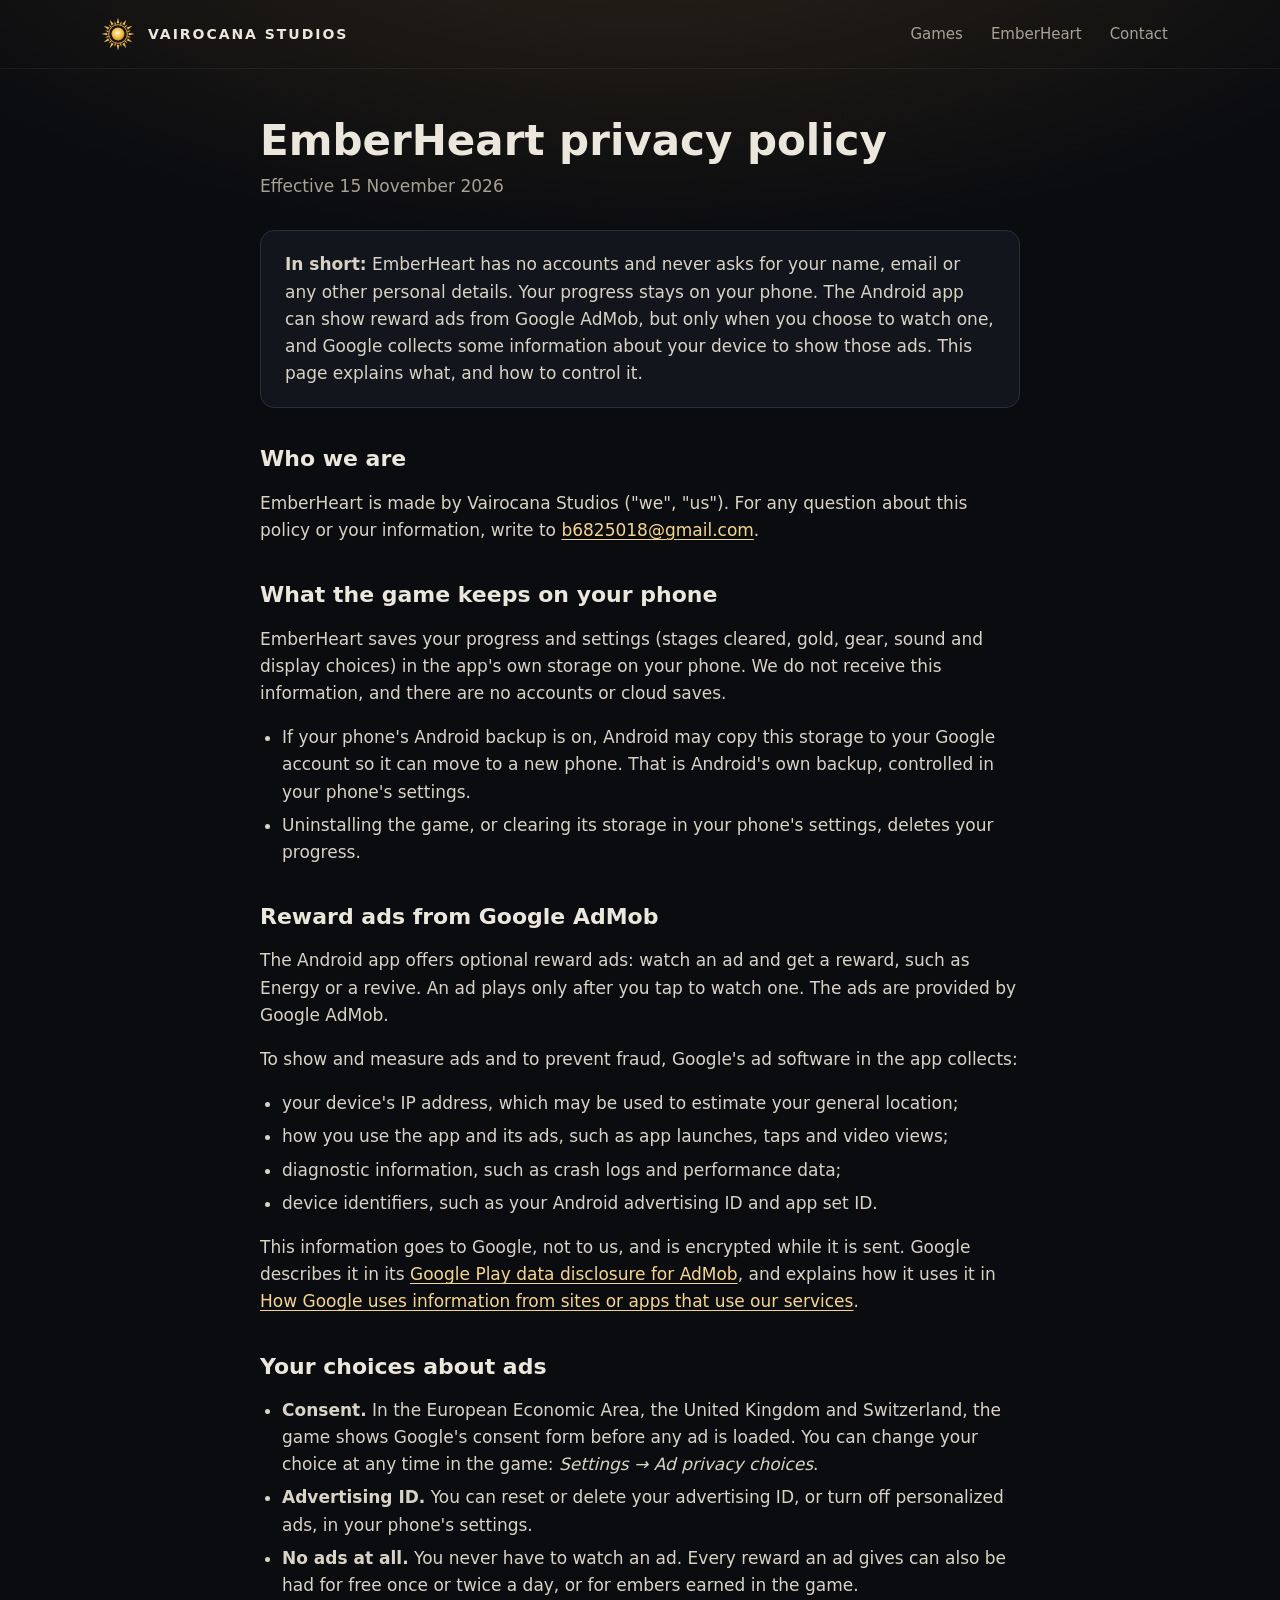
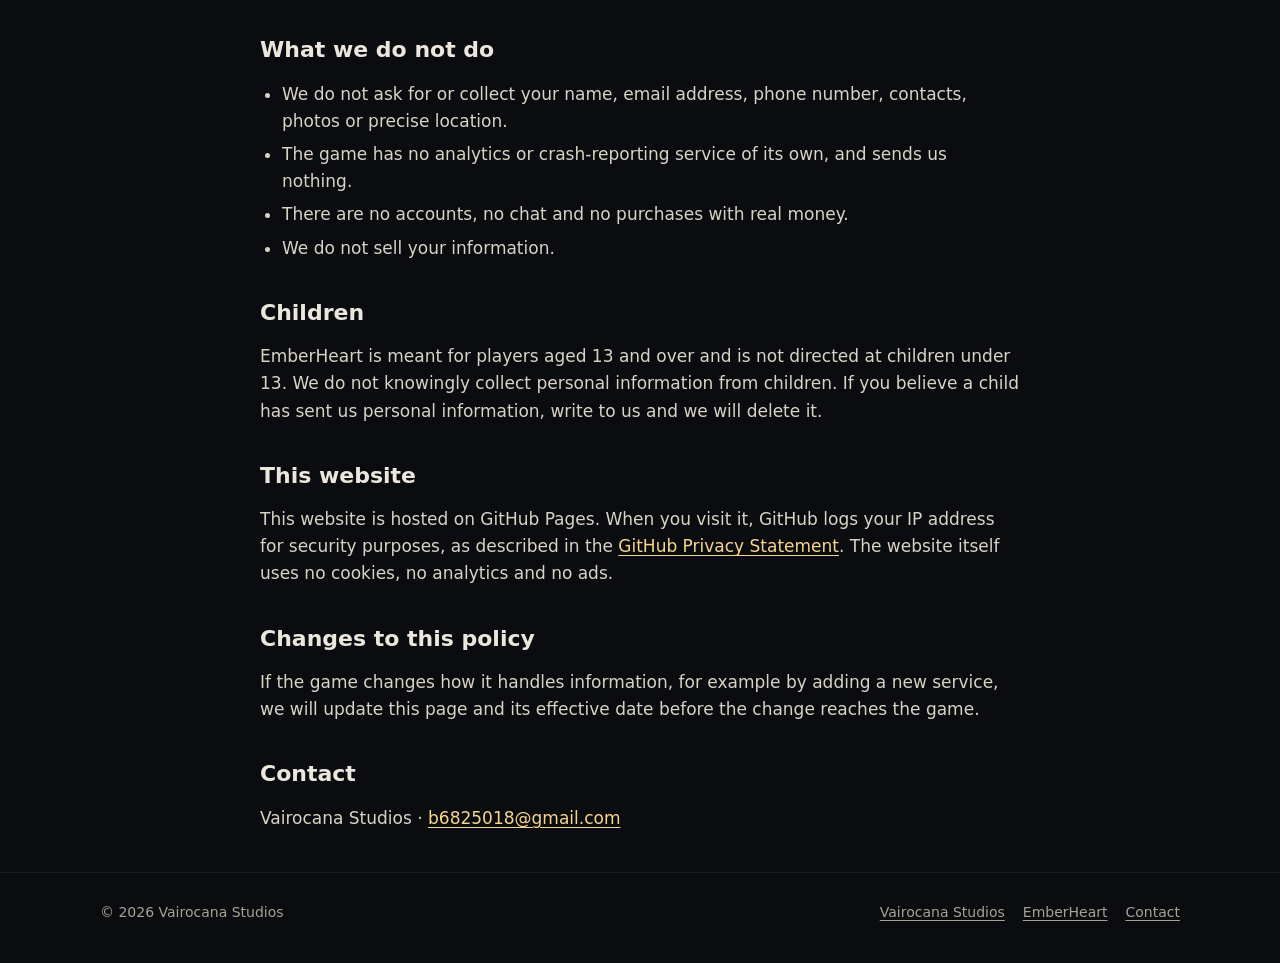
==== emberheart/privacy/index.html @ 75a45b42 "Vairocana Studios website The studio's home with EmberHeart and WarFi, EmberHeart's page and privacy" ====
<!doctype html>
<html lang="en">
<head>
<meta charset="utf-8">
<meta name="viewport" content="width=device-width, initial-scale=1">
<title>EmberHeart privacy policy — Vairocana Studios</title>
<meta name="description" content="How EmberHeart, by Vairocana Studios, handles your information: no accounts, progress kept on your phone, and optional reward ads from Google AdMob.">
<link rel="canonical" href="https://ringsel.github.io/emberheart/privacy/">
<link rel="icon" href="../../assets/img/emblem.svg" type="image/svg+xml">
<link rel="icon" href="../../assets/img/favicon-32.png" sizes="32x32" type="image/png">
<meta name="theme-color" content="#0b0c10">
<link rel="stylesheet" href="../../assets/site.css">
</head>
<body>
<a class="skip" href="#main">Skip to content</a>
<header class="site-head">
  <div class="wrap">
    <a class="brand" href="../../" aria-label="Vairocana Studios, home"><img src="../../assets/img/emblem.svg" alt="" width="36" height="36"><span>Vairocana Studios</span></a>
    <nav class="nav" aria-label="Main">
      <a href="../../#games">Games</a>
      <a href="../">EmberHeart</a>
      <a href="../../#contact">Contact</a>
    </nav>
  </div>
</header>

<main id="main" class="wrap doc">
  <h1>EmberHeart privacy policy</h1>
  <p class="meta">Effective 15 November 2026</p>

  <div class="summary">
    <p><strong>In short:</strong> EmberHeart has no accounts and never asks for your name, email or any other personal details. Your progress stays on your phone. The Android app can show reward ads from Google AdMob, but only when you choose to watch one, and Google collects some information about your device to show those ads. This page explains what, and how to control it.</p>
  </div>

  <h2>Who we are</h2>
  <p>EmberHeart is made by Vairocana Studios ("we", "us"). For any question about this policy or your information, write to <a href="mailto:b6825018@gmail.com">b6825018@gmail.com</a>.</p>

  <h2>What the game keeps on your phone</h2>
  <p>EmberHeart saves your progress and settings (stages cleared, gold, gear, sound and display choices) in the app's own storage on your phone. We do not receive this information, and there are no accounts or cloud saves.</p>
  <ul>
    <li>If your phone's Android backup is on, Android may copy this storage to your Google account so it can move to a new phone. That is Android's own backup, controlled in your phone's settings.</li>
    <li>Uninstalling the game, or clearing its storage in your phone's settings, deletes your progress.</li>
  </ul>

  <h2>Reward ads from Google AdMob</h2>
  <p>The Android app offers optional reward ads: watch an ad and get a reward, such as Energy or a revive. An ad plays only after you tap to watch one. The ads are provided by Google AdMob.</p>
  <p>To show and measure ads and to prevent fraud, Google's ad software in the app collects:</p>
  <ul>
    <li>your device's IP address, which may be used to estimate your general location;</li>
    <li>how you use the app and its ads, such as app launches, taps and video views;</li>
    <li>diagnostic information, such as crash logs and performance data;</li>
    <li>device identifiers, such as your Android advertising ID and app set ID.</li>
  </ul>
  <p>This information goes to Google, not to us, and is encrypted while it is sent. Google describes it in its <a href="https://developers.google.com/admob/android/privacy/play-data-disclosure" rel="noopener">Google Play data disclosure for AdMob</a>, and explains how it uses it in <a href="https://policies.google.com/technologies/partner-sites" rel="noopener">How Google uses information from sites or apps that use our services</a>.</p>

  <h2>Your choices about ads</h2>
  <ul>
    <li><strong>Consent.</strong> In the European Economic Area, the United Kingdom and Switzerland, the game shows Google's consent form before any ad is loaded. You can change your choice at any time in the game: <em>Settings → Ad privacy choices</em>.</li>
    <li><strong>Advertising ID.</strong> You can reset or delete your advertising ID, or turn off personalized ads, in your phone's settings.</li>
    <li><strong>No ads at all.</strong> You never have to watch an ad. Every reward an ad gives can also be had for free once or twice a day, or for embers earned in the game.</li>
  </ul>

  <h2>What we do not do</h2>
  <ul>
    <li>We do not ask for or collect your name, email address, phone number, contacts, photos or precise location.</li>
    <li>The game has no analytics or crash-reporting service of its own, and sends us nothing.</li>
    <li>There are no accounts, no chat and no purchases with real money.</li>
    <li>We do not sell your information.</li>
  </ul>

  <h2>Children</h2>
  <p>EmberHeart is meant for players aged 13 and over and is not directed at children under 13. We do not knowingly collect personal information from children. If you believe a child has sent us personal information, write to us and we will delete it.</p>

  <h2>This website</h2>
  <p>This website is hosted on GitHub Pages. When you visit it, GitHub logs your IP address for security purposes, as described in the <a href="https://docs.github.com/en/site-policy/privacy-policies/github-general-privacy-statement" rel="noopener">GitHub Privacy Statement</a>. The website itself uses no cookies, no analytics and no ads.</p>

  <h2>Changes to this policy</h2>
  <p>If the game changes how it handles information, for example by adding a new service, we will update this page and its effective date before the change reaches the game.</p>

  <h2>Contact</h2>
  <p>Vairocana Studios · <a href="mailto:b6825018@gmail.com">b6825018@gmail.com</a></p>
</main>

<footer class="site-foot">
  <div class="wrap">
    <span>© 2026 Vairocana Studios</span>
    <nav aria-label="Footer">
      <a href="../../">Vairocana Studios</a>
      <a href="../">EmberHeart</a>
      <a href="mailto:b6825018@gmail.com">Contact</a>
    </nav>
  </div>
</footer>
</body>
</html>
---- assets/site.css ----
/* Vairocana Studios — one stylesheet for every page. No web fonts but the EmberHeart title, no scripts. */
:root {
  --bg: #0b0c10;
  --panel: #13151c;
  --panel-2: #191c25;
  --line: #2a2e3a;
  --text: #ece7dc;
  --muted: #a8a294;
  --gold: #f2b94b;
  --gold-soft: #f6d58f;
  --ember: #ff7a3d;
  --radius: 14px;
  --wrap: 1080px;
  color-scheme: dark;
}
* { box-sizing: border-box; }
html { -webkit-text-size-adjust: 100%; scroll-behavior: smooth; }
@media (prefers-reduced-motion: reduce) { html { scroll-behavior: auto; } }
body {
  margin: 0;
  background:
    radial-gradient(1200px 520px at 50% -120px, rgba(242, 185, 75, .14), transparent 70%),
    var(--bg);
  color: var(--text);
  font: 17px/1.6 system-ui, -apple-system, "Segoe UI", Roboto, "Helvetica Neue", Arial, sans-serif;
}
img { max-width: 100%; height: auto; display: block; }
a { color: var(--gold-soft); text-underline-offset: 3px; }
a:hover { color: #fff; }
:focus-visible { outline: 2px solid var(--gold); outline-offset: 3px; border-radius: 4px; }
.wrap { width: min(var(--wrap), 100% - 40px); margin-inline: auto; }
.skip { position: absolute; left: -9999px; }
.skip:focus { left: 16px; top: 12px; background: var(--panel); padding: 8px 12px; z-index: 10; }

/* Header */
.site-head { border-bottom: 1px solid rgba(255, 255, 255, .06); }
.site-head .wrap { display: flex; align-items: center; justify-content: space-between; gap: 16px; min-height: 68px; }
.brand { display: flex; align-items: center; gap: 12px; color: var(--text); text-decoration: none; }
.brand img { width: 36px; height: 36px; }
.brand span { font-weight: 700; letter-spacing: .14em; text-transform: uppercase; font-size: 14px; }
.nav { display: flex; gap: 4px; flex-wrap: wrap; justify-content: flex-end; }
.nav a { color: var(--muted); text-decoration: none; font-size: 15px; padding: 10px 12px; border-radius: 10px; min-height: 44px; display: inline-flex; align-items: center; }
.nav a:hover, .nav a[aria-current="page"] { color: var(--text); background: rgba(255, 255, 255, .05); }

/* Studio hero */
.hero { text-align: center; padding: 88px 0 72px; }
.hero .emblem { width: 112px; height: 112px; margin: 0 auto 28px; filter: drop-shadow(0 0 28px rgba(242, 185, 75, .35)); }
.hero h1 { margin: 0; font-size: clamp(34px, 7vw, 64px); line-height: 1.05; letter-spacing: .08em; text-transform: uppercase; font-weight: 800; }
.hero .tagline { margin: 14px 0 0; color: var(--gold); font-size: clamp(18px, 2.6vw, 22px); letter-spacing: .04em; }
.hero .lede { max-width: 620px; margin: 18px auto 0; color: var(--muted); }
.actions { display: flex; gap: 12px; justify-content: center; flex-wrap: wrap; margin-top: 30px; }
.btn { display: inline-flex; align-items: center; justify-content: center; min-height: 48px; padding: 0 22px; border-radius: 999px; font-weight: 650; text-decoration: none; border: 1px solid var(--line); color: var(--text); background: var(--panel); }
.btn:hover { border-color: var(--gold); color: #fff; }
.btn.primary { background: var(--gold); border-color: var(--gold); color: #1b1305; }
.btn.primary:hover { background: var(--gold-soft); color: #1b1305; }

/* Sections */
section { padding: 56px 0; }
.section-title { font-size: 13px; letter-spacing: .22em; text-transform: uppercase; color: var(--gold); margin: 0 0 10px; }
.section-lede { margin: 0 0 28px; color: var(--muted); max-width: 640px; }
h2 { font-size: clamp(26px, 4vw, 34px); line-height: 1.2; margin: 0 0 14px; }

/* Game cards */
.games { display: grid; gap: 22px; grid-template-columns: repeat(auto-fit, minmax(300px, 1fr)); }
.card { background: var(--panel); border: 1px solid var(--line); border-radius: var(--radius); overflow: hidden; display: flex; flex-direction: column; }
.card .art { aspect-ratio: 3 / 2; background: #0e1016; position: relative; overflow: hidden; }
.card .art img { width: 100%; height: 100%; object-fit: cover; image-rendering: pixelated; }
.card .body { padding: 22px 22px 24px; display: flex; flex-direction: column; gap: 10px; flex: 1; }
.card h3 { margin: 0; font-size: 24px; }
.tags { display: flex; gap: 8px; flex-wrap: wrap; margin: 0; padding: 0; list-style: none; }
.tags li { font-size: 12px; letter-spacing: .08em; text-transform: uppercase; color: var(--muted); border: 1px solid var(--line); border-radius: 999px; padding: 3px 10px; }
.card p { margin: 0; color: #cfc9bc; }
.status { display: inline-flex; align-items: center; gap: 8px; font-size: 14px; font-weight: 650; color: var(--gold-soft); margin-top: auto; padding-top: 6px; }
.status::before { content: ""; width: 8px; height: 8px; border-radius: 50%; background: var(--gold); box-shadow: 0 0 10px var(--gold); }
.card .more { font-weight: 650; text-decoration: none; }
.card .more:hover { text-decoration: underline; }

/* WarFi's art: drawn here, no picture yet */
.warfi-art { width: 100%; height: 100%; display: grid; place-items: center;
  background:
    radial-gradient(circle at 30% 35%, rgba(255, 122, 61, .30), transparent 32%),
    radial-gradient(circle at 70% 62%, rgba(242, 185, 75, .22), transparent 30%),
    linear-gradient(160deg, #18202e, #0d1118 70%);
}
.warfi-art::before { content: ""; position: absolute; inset: 0; opacity: .32;
  background-image: linear-gradient(rgba(242, 185, 75, .35) 1px, transparent 1px), linear-gradient(90deg, rgba(242, 185, 75, .35) 1px, transparent 1px);
  background-size: 28px 28px; mask-image: radial-gradient(circle at 50% 50%, #000 30%, transparent 75%); -webkit-mask-image: radial-gradient(circle at 50% 50%, #000 30%, transparent 75%); }
.warfi-art span { position: relative; font-weight: 800; font-size: clamp(34px, 6vw, 48px); letter-spacing: .12em; color: #f3ead6; text-shadow: 0 2px 0 #000, 0 0 30px rgba(255, 122, 61, .45); }
.soon-note { margin-top: 20px; color: var(--muted); font-size: 15px; }

/* About and contact */
.split { display: grid; gap: 28px; grid-template-columns: repeat(auto-fit, minmax(280px, 1fr)); align-items: start; }
.panel { background: var(--panel); border: 1px solid var(--line); border-radius: var(--radius); padding: 26px; }
.panel p { margin: 0 0 12px; color: #cfc9bc; }
.panel p:last-child { margin-bottom: 0; }
.mail { font-size: 19px; font-weight: 650; word-break: break-all; }

/* Footer */
.site-foot { border-top: 1px solid rgba(255, 255, 255, .06); margin-top: 40px; padding: 28px 0 40px; color: var(--muted); font-size: 14px; }
.site-foot .wrap { display: flex; gap: 10px 22px; flex-wrap: wrap; align-items: center; justify-content: space-between; }
.site-foot nav { display: flex; gap: 6px 18px; flex-wrap: wrap; }
.site-foot a { color: var(--muted); }
.site-foot a:hover { color: var(--text); }

/* EmberHeart page */
@font-face { font-family: "Press Start 2P"; src: url("fonts/PressStart2P-Regular.ttf") format("truetype"); font-display: swap; }
.game-hero { position: relative; overflow: hidden; border-bottom: 1px solid var(--line); }
.game-hero .bg { position: absolute; inset: 0; width: 100%; height: 100%; object-fit: cover; image-rendering: pixelated; }
.game-hero::after { content: ""; position: absolute; inset: 0; background: linear-gradient(180deg, rgba(11, 12, 16, .35) 0%, rgba(11, 12, 16, .55) 45%, var(--bg) 100%); }
.game-hero .wrap { position: relative; z-index: 1; padding: 96px 0 64px; text-align: center; }
.game-hero .icon { width: 96px; height: 96px; margin: 0 auto 22px; border-radius: 22px; image-rendering: pixelated; box-shadow: 0 10px 30px rgba(0, 0, 0, .5); }
.pixel-title { font-family: "Press Start 2P", ui-monospace, monospace; font-weight: 400; font-size: clamp(26px, 6.4vw, 54px); letter-spacing: .04em; line-height: 1.25; margin: 0; color: #fff3d6; text-shadow: 0 4px 0 #6b2a07, 0 0 34px rgba(255, 122, 61, .55); }
.game-hero .tagline { margin: 18px 0 0; font-size: clamp(18px, 2.6vw, 22px); color: #fff; text-shadow: 0 2px 10px #000; }
.pill { display: inline-flex; align-items: center; gap: 10px; margin-top: 26px; padding: 12px 20px; border-radius: 999px; background: rgba(11, 12, 16, .78); border: 1px solid var(--gold); color: var(--gold-soft); font-weight: 650; }
.story { max-width: 720px; font-size: 19px; color: #ddd6c7; }
.features { list-style: none; margin: 0; padding: 0; display: grid; gap: 16px; grid-template-columns: repeat(auto-fit, minmax(260px, 1fr)); }
.features li { background: var(--panel); border: 1px solid var(--line); border-radius: var(--radius); padding: 20px 22px; color: #cfc9bc; }
.features strong { display: block; color: var(--text); font-size: 18px; margin-bottom: 6px; }
.shots { display: grid; grid-auto-flow: column; grid-auto-columns: minmax(200px, 240px); gap: 18px; overflow-x: auto; padding: 4px 4px 18px; scroll-snap-type: x mandatory; }
.shots figure { margin: 0; scroll-snap-align: start; }
.shots img { width: 100%; border-radius: 18px; border: 1px solid var(--line); aspect-ratio: 390 / 844; object-fit: cover; background: #0e1016; }
.shots figcaption { color: var(--muted); font-size: 14px; margin-top: 10px; text-align: center; }
.fair { border-left: 3px solid var(--gold); padding: 6px 0 6px 18px; color: #ddd6c7; max-width: 720px; }

/* Privacy policy */
.doc { max-width: 760px; padding-top: 48px; }
.doc h1 { font-size: clamp(30px, 5vw, 42px); line-height: 1.15; margin: 0 0 8px; }
.doc .meta { color: var(--muted); margin: 0 0 30px; }
.doc h2 { font-size: 22px; margin: 38px 0 10px; }
.doc p, .doc li { color: #d9d3c6; }
.doc ul { padding-left: 22px; }
.doc li { margin: 6px 0; }
.summary { background: var(--panel); border: 1px solid var(--line); border-radius: var(--radius); padding: 20px 24px; }
.summary p { margin: 0; }

@media (max-width: 560px) {
  body { font-size: 16px; }
  .site-head .wrap { flex-wrap: wrap; gap: 0; padding: 10px 0 2px; }
  .nav { width: 100%; justify-content: flex-start; margin-left: -10px; }
  .nav a { padding: 10px; font-size: 15px; }
  .hero { padding: 64px 0 48px; }
  section { padding: 44px 0; }
}
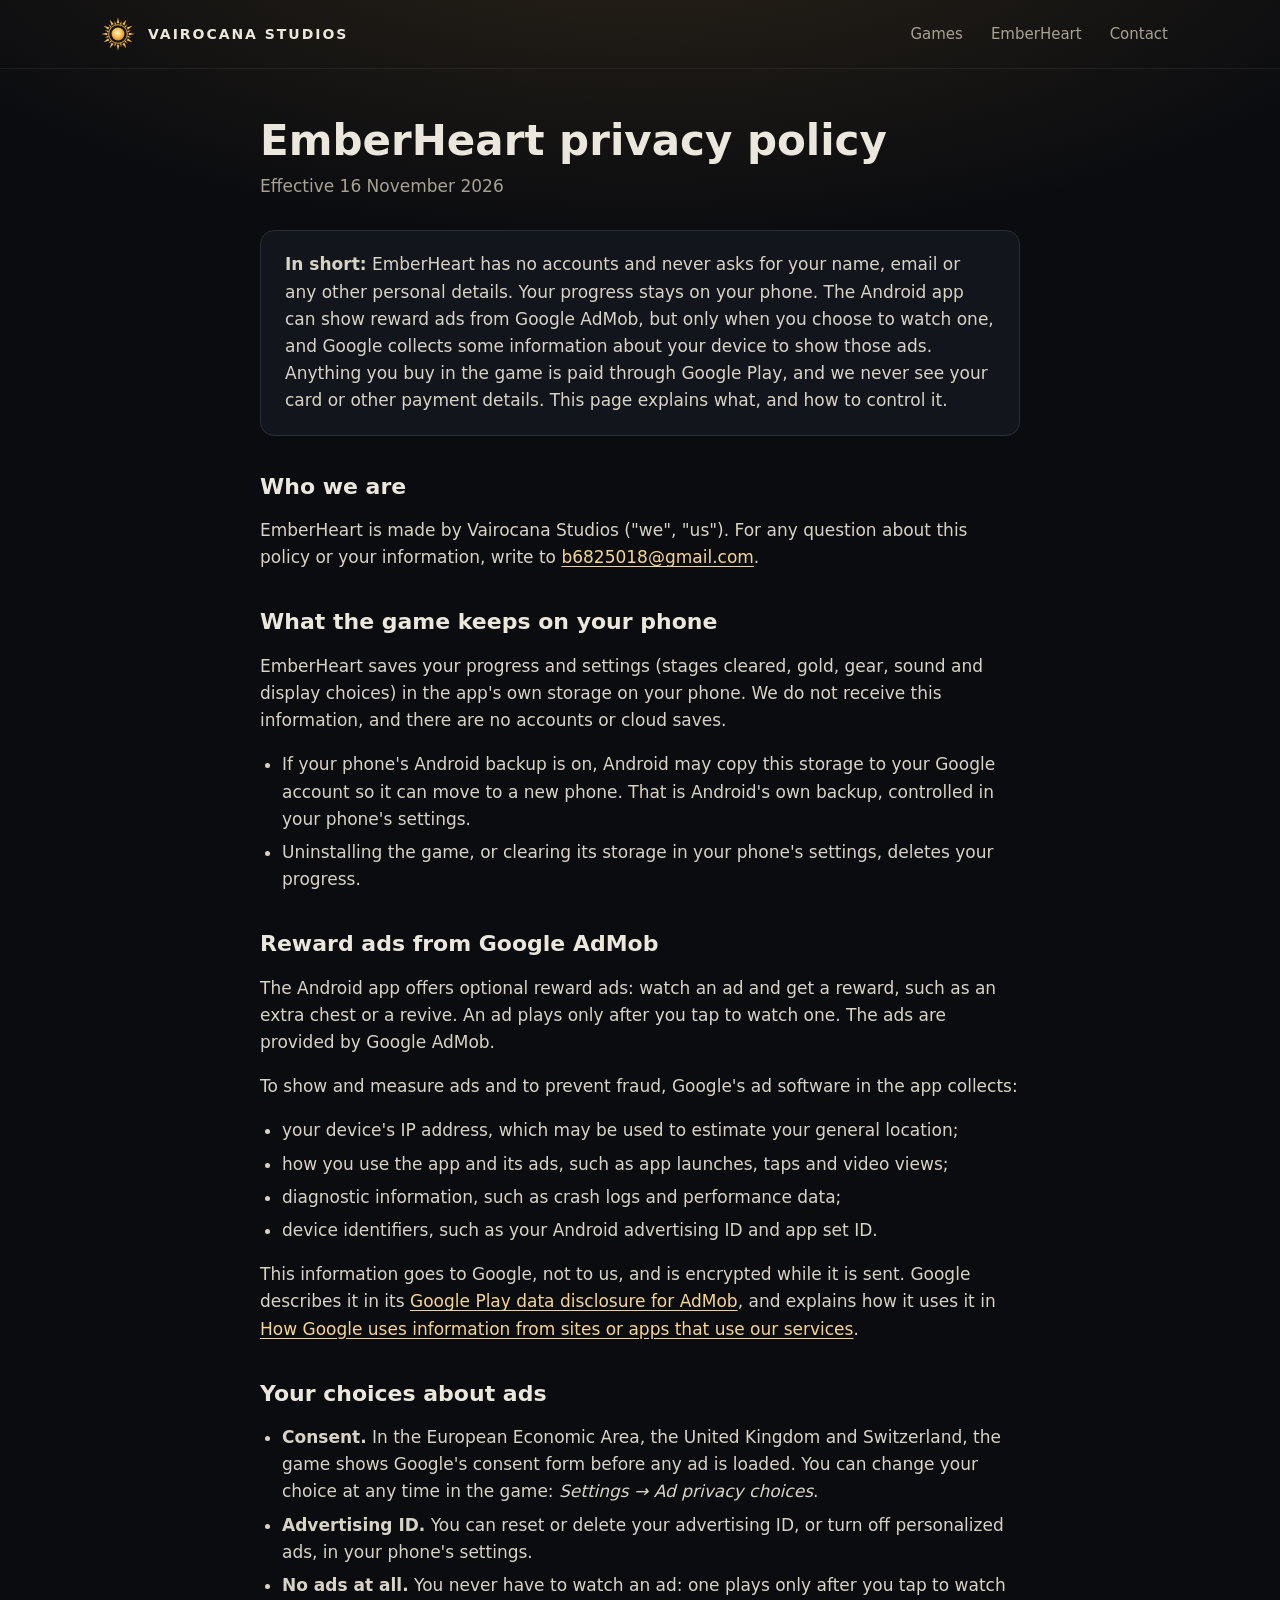
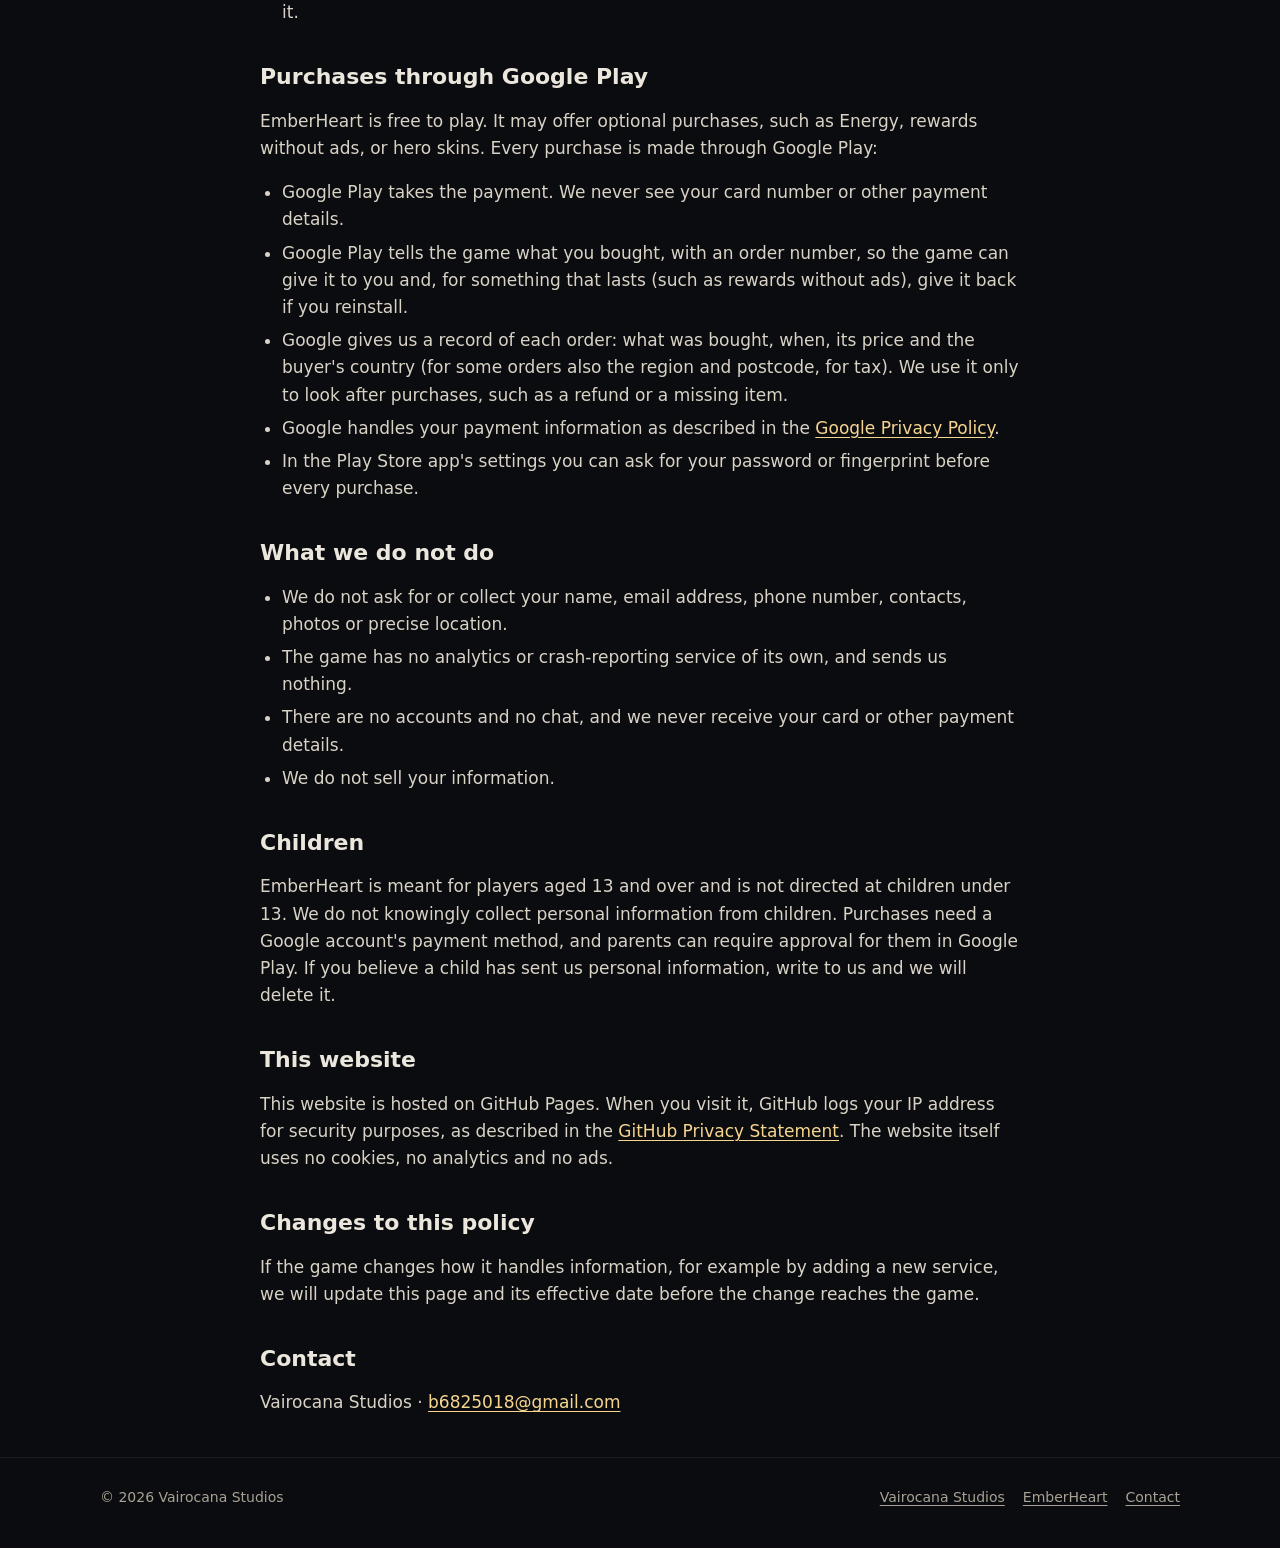
==== commit a5be1aa0: "EmberHeart privacy policy: purchases through Google Play Effective 16 November 2026. Adds what happe" ====
--- a/emberheart/privacy/index.html
+++ b/emberheart/privacy/index.html
@@ -26,10 +26,10 @@
 
 <main id="main" class="wrap doc">
   <h1>EmberHeart privacy policy</h1>
-  <p class="meta">Effective 15 November 2026</p>
+  <p class="meta">Effective 16 November 2026</p>
 
   <div class="summary">
-    <p><strong>In short:</strong> EmberHeart has no accounts and never asks for your name, email or any other personal details. Your progress stays on your phone. The Android app can show reward ads from Google AdMob, but only when you choose to watch one, and Google collects some information about your device to show those ads. This page explains what, and how to control it.</p>
+    <p><strong>In short:</strong> EmberHeart has no accounts and never asks for your name, email or any other personal details. Your progress stays on your phone. The Android app can show reward ads from Google AdMob, but only when you choose to watch one, and Google collects some information about your device to show those ads. Anything you buy in the game is paid through Google Play, and we never see your card or other payment details. This page explains what, and how to control it.</p>
   </div>
 
   <h2>Who we are</h2>
@@ -43,7 +43,7 @@
   </ul>
 
   <h2>Reward ads from Google AdMob</h2>
-  <p>The Android app offers optional reward ads: watch an ad and get a reward, such as Energy or a revive. An ad plays only after you tap to watch one. The ads are provided by Google AdMob.</p>
+  <p>The Android app offers optional reward ads: watch an ad and get a reward, such as an extra chest or a revive. An ad plays only after you tap to watch one. The ads are provided by Google AdMob.</p>
   <p>To show and measure ads and to prevent fraud, Google's ad software in the app collects:</p>
   <ul>
     <li>your device's IP address, which may be used to estimate your general location;</li>
@@ -57,19 +57,29 @@
   <ul>
     <li><strong>Consent.</strong> In the European Economic Area, the United Kingdom and Switzerland, the game shows Google's consent form before any ad is loaded. You can change your choice at any time in the game: <em>Settings → Ad privacy choices</em>.</li>
     <li><strong>Advertising ID.</strong> You can reset or delete your advertising ID, or turn off personalized ads, in your phone's settings.</li>
-    <li><strong>No ads at all.</strong> You never have to watch an ad. Every reward an ad gives can also be had for free once or twice a day, or for embers earned in the game.</li>
+    <li><strong>No ads at all.</strong> You never have to watch an ad: one plays only after you tap to watch it.</li>
+  </ul>
+
+  <h2>Purchases through Google Play</h2>
+  <p>EmberHeart is free to play. It may offer optional purchases, such as Energy, rewards without ads, or hero skins. Every purchase is made through Google Play:</p>
+  <ul>
+    <li>Google Play takes the payment. We never see your card number or other payment details.</li>
+    <li>Google Play tells the game what you bought, with an order number, so the game can give it to you and, for something that lasts (such as rewards without ads), give it back if you reinstall.</li>
+    <li>Google gives us a record of each order: what was bought, when, its price and the buyer's country (for some orders also the region and postcode, for tax). We use it only to look after purchases, such as a refund or a missing item.</li>
+    <li>Google handles your payment information as described in the <a href="https://policies.google.com/privacy" rel="noopener">Google Privacy Policy</a>.</li>
+    <li>In the Play Store app's settings you can ask for your password or fingerprint before every purchase.</li>
   </ul>
 
   <h2>What we do not do</h2>
   <ul>
     <li>We do not ask for or collect your name, email address, phone number, contacts, photos or precise location.</li>
     <li>The game has no analytics or crash-reporting service of its own, and sends us nothing.</li>
-    <li>There are no accounts, no chat and no purchases with real money.</li>
+    <li>There are no accounts and no chat, and we never receive your card or other payment details.</li>
     <li>We do not sell your information.</li>
   </ul>
 
   <h2>Children</h2>
-  <p>EmberHeart is meant for players aged 13 and over and is not directed at children under 13. We do not knowingly collect personal information from children. If you believe a child has sent us personal information, write to us and we will delete it.</p>
+  <p>EmberHeart is meant for players aged 13 and over and is not directed at children under 13. We do not knowingly collect personal information from children. Purchases need a Google account's payment method, and parents can require approval for them in Google Play. If you believe a child has sent us personal information, write to us and we will delete it.</p>
 
   <h2>This website</h2>
   <p>This website is hosted on GitHub Pages. When you visit it, GitHub logs your IP address for security purposes, as described in the <a href="https://docs.github.com/en/site-policy/privacy-policies/github-general-privacy-statement" rel="noopener">GitHub Privacy Statement</a>. The website itself uses no cookies, no analytics and no ads.</p>
